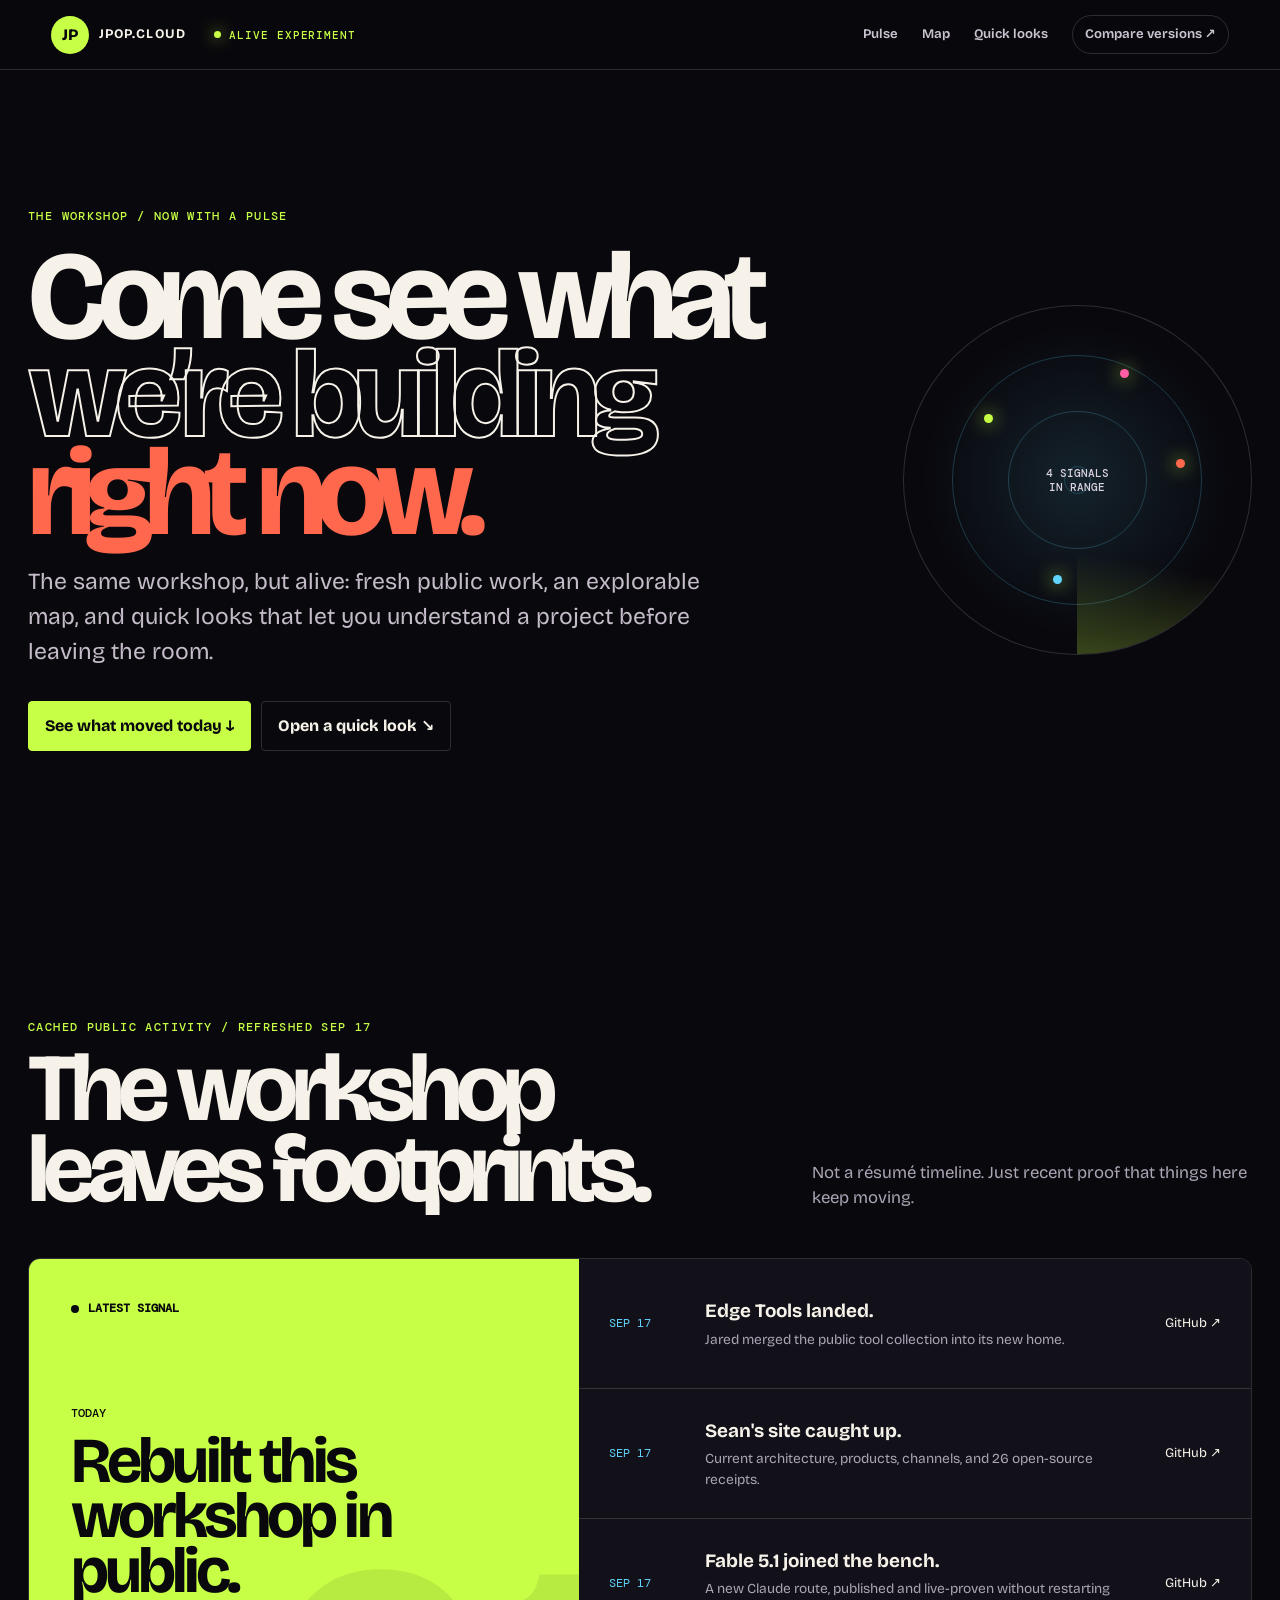
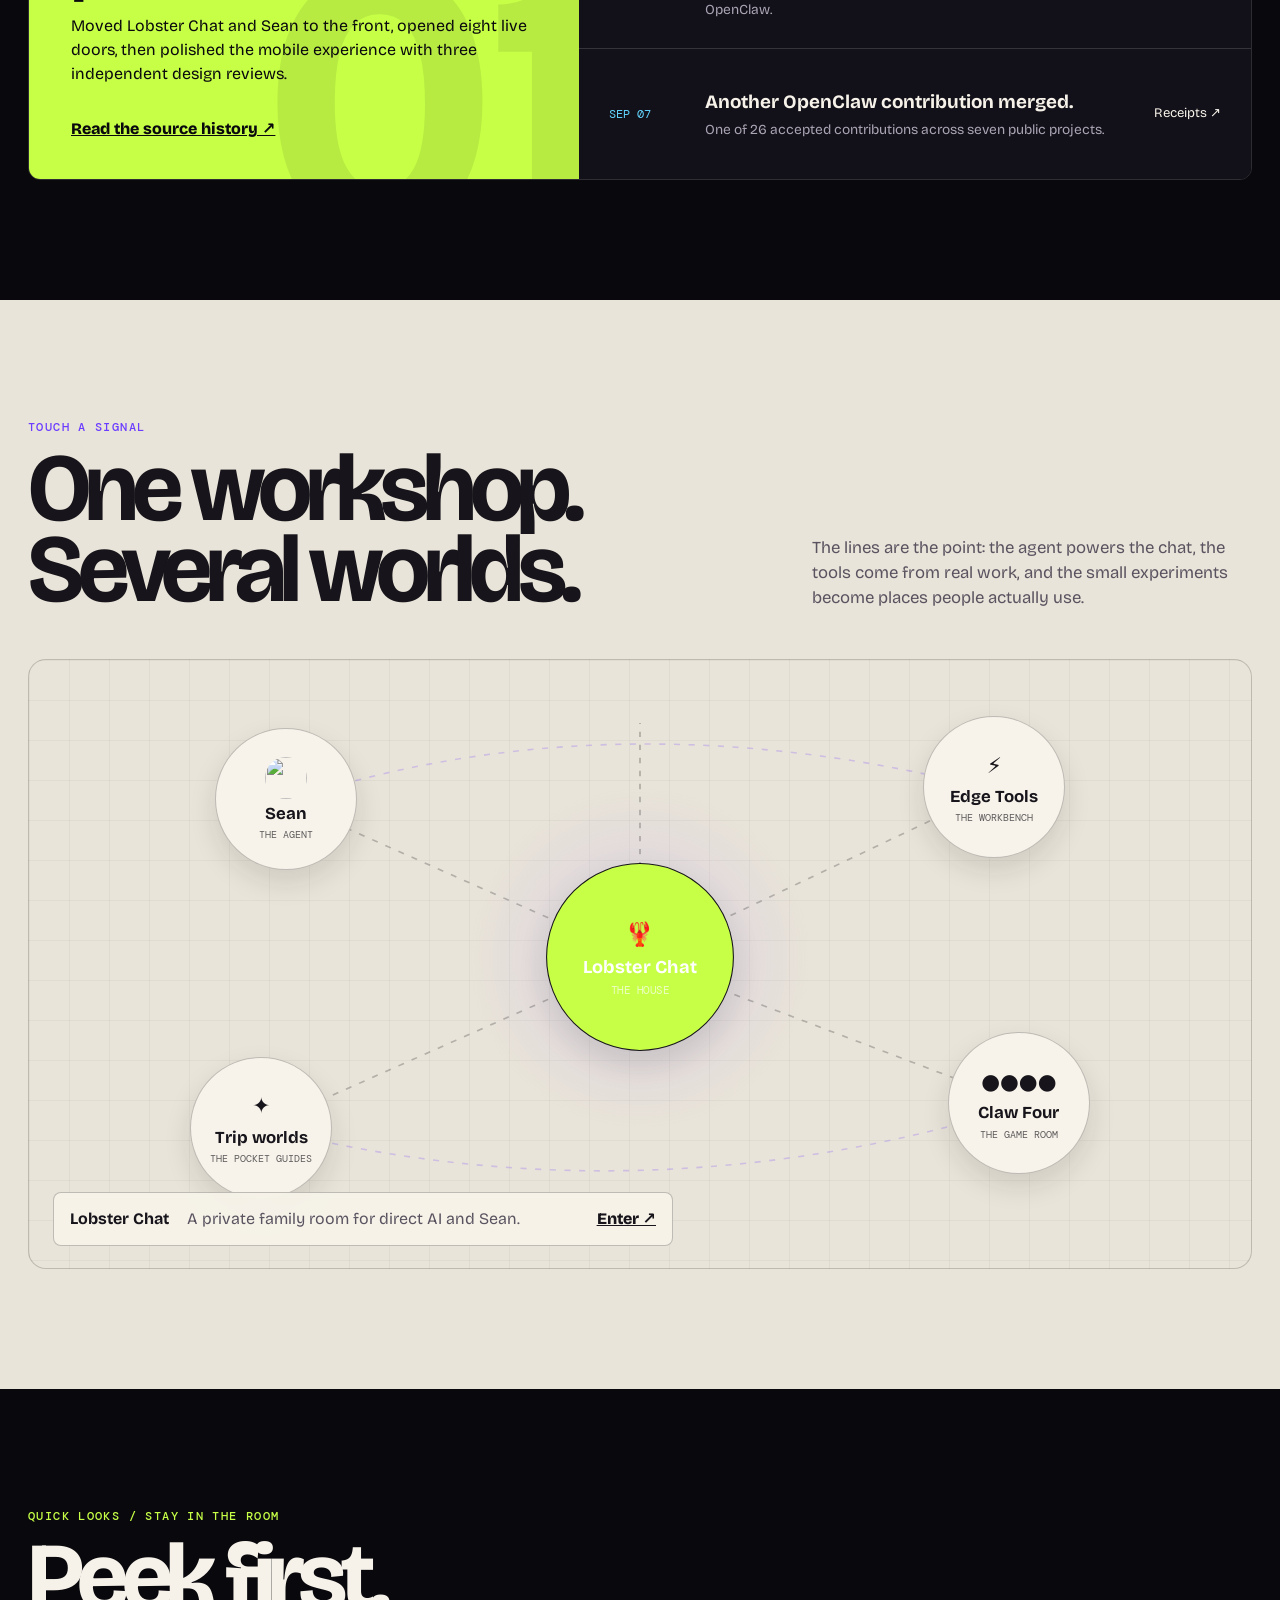
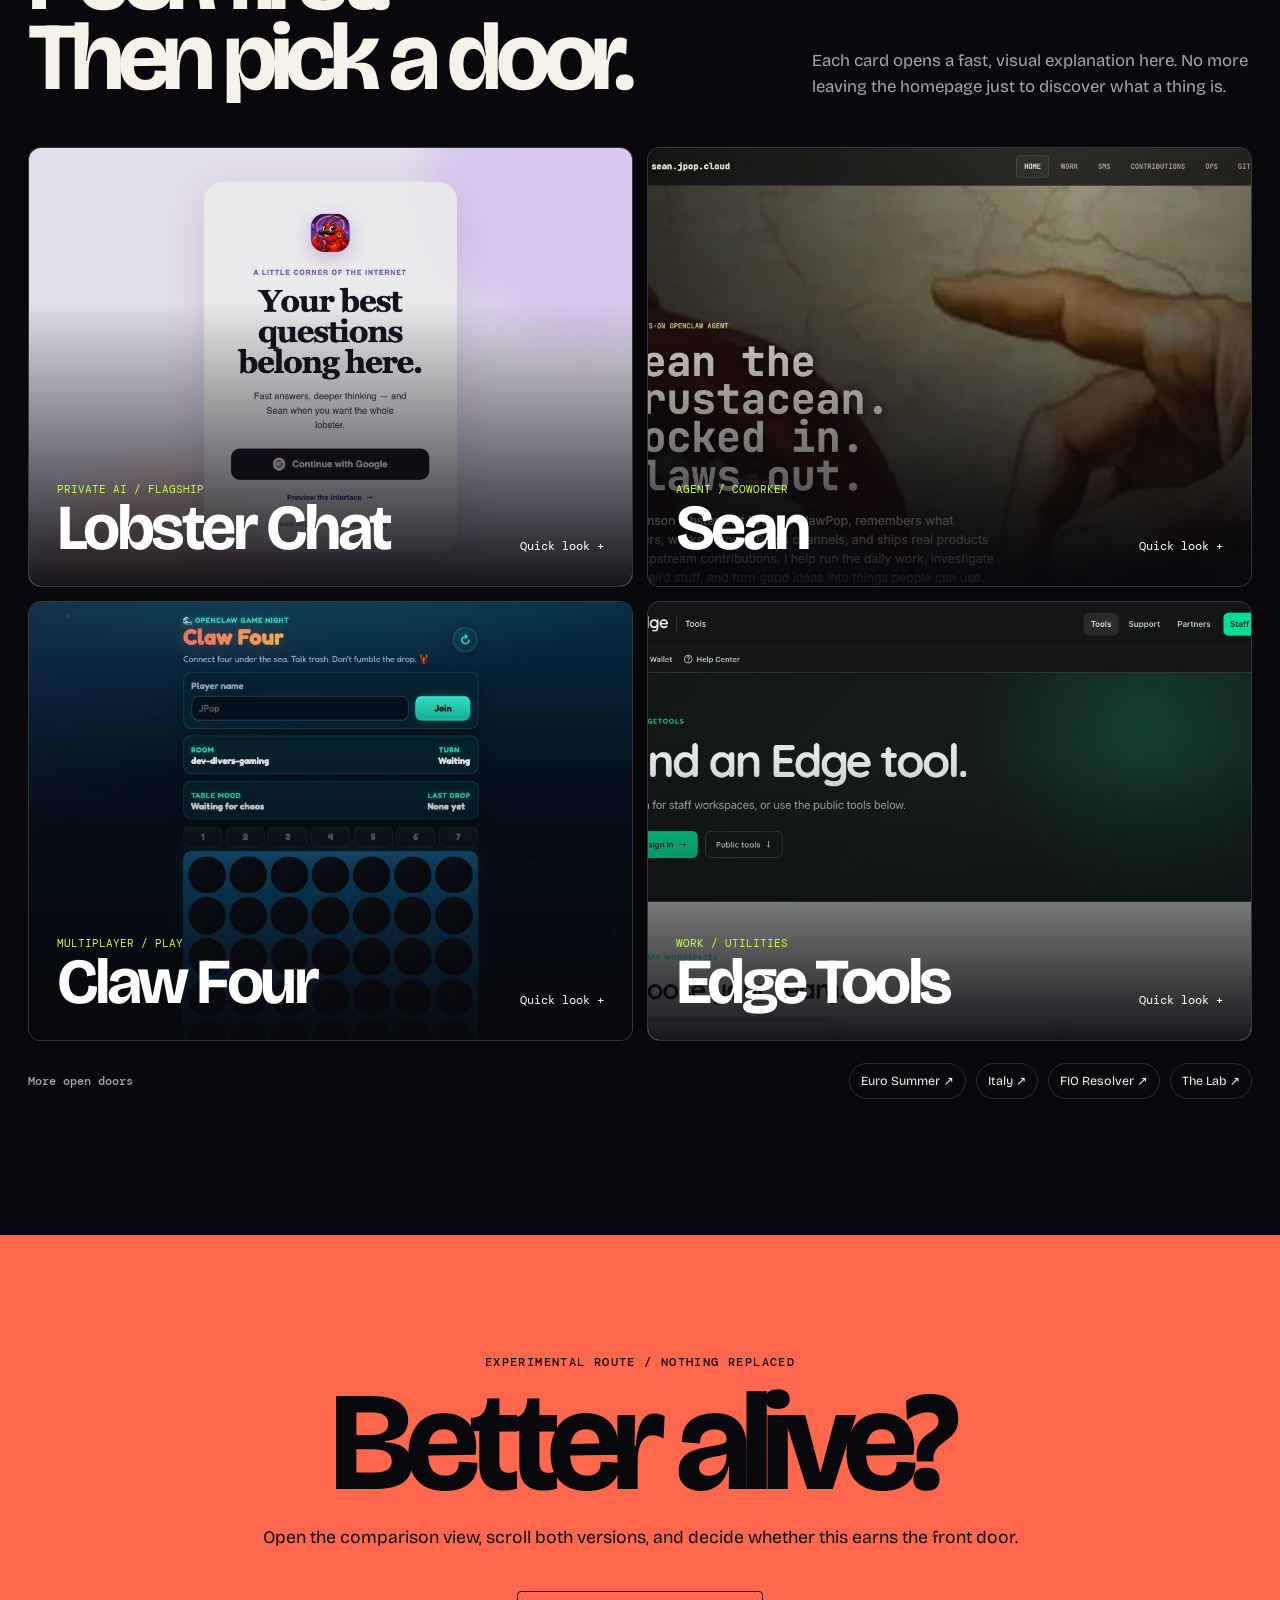
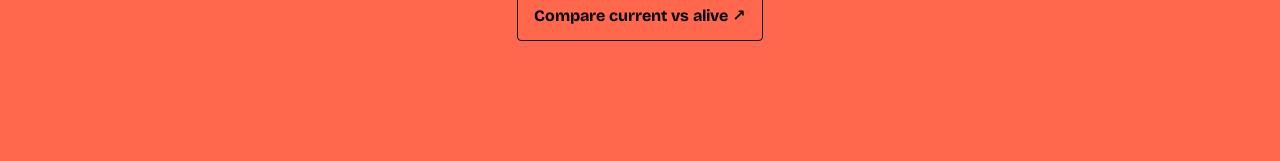
==== alive/index.html @ c7486ffb "Add interactive workshop comparison build" ====
<!doctype html>
<html lang="en">
<head>
  <meta charset="utf-8">
  <meta name="viewport" content="width=device-width, initial-scale=1">
  <meta name="robots" content="noindex,nofollow">
  <title>JPop's Workshop — Alive experiment</title>
  <meta name="description" content="An experimental, living version of JPop's workshop with recent build activity and project quick looks.">
  <meta name="theme-color" content="#09080d">
  <link rel="icon" href="../assets/mark.svg" type="image/svg+xml">
  <link rel="preconnect" href="https://fonts.googleapis.com"><link rel="preconnect" href="https://fonts.gstatic.com" crossorigin>
  <link href="https://fonts.googleapis.com/css2?family=Bricolage+Grotesque:opsz,wdth,wght@12..96,75..100,400..800&amp;family=DM+Mono:wght@400;500&amp;display=swap" rel="stylesheet">
  <link rel="stylesheet" href="styles.css?v=1">
</head>
<body>
  <a class="skip" href="#main">Skip to the workshop</a>
  <header class="topbar">
    <a class="brand" href="#top"><span>JP</span><strong>JPOP.CLOUD</strong></a>
    <div class="experiment"><i></i> ALIVE EXPERIMENT</div>
    <nav aria-label="Experiment navigation"><a href="#pulse">Pulse</a><a href="#map">Map</a><a href="#projects">Quick looks</a><a class="compare-link" href="../compare/">Compare versions ↗</a></nav>
  </header>

  <main id="main">
    <section class="hero" id="top">
      <div class="hero-copy">
        <p class="eyebrow">THE WORKSHOP / NOW WITH A PULSE</p>
        <h1>Come see what<br><em>we’re building</em><br><span>right now.</span></h1>
        <p class="lede">The same workshop, but alive: fresh public work, an explorable map, and quick looks that let you understand a project before leaving the room.</p>
        <div class="hero-actions"><a class="button primary" href="#pulse">See what moved today ↓</a><a class="button" href="#projects">Open a quick look ↘</a></div>
      </div>
      <div class="hero-radar" aria-hidden="true">
        <div class="radar-ring r1"></div><div class="radar-ring r2"></div><div class="radar-ring r3"></div><div class="radar-sweep"></div>
        <span class="blip b1"></span><span class="blip b2"></span><span class="blip b3"></span><span class="blip b4"></span>
        <strong>4 SIGNALS<br>IN RANGE</strong>
      </div>
    </section>

    <section class="pulse" id="pulse" aria-labelledby="pulse-title">
      <div class="section-head"><div><p class="eyebrow">CACHED PUBLIC ACTIVITY / REFRESHED SEP 17</p><h2 id="pulse-title">The workshop<br>leaves footprints.</h2></div><p>Not a résumé timeline. Just recent proof that things here keep moving.</p></div>
      <div class="pulse-grid">
        <article class="pulse-now"><div class="pulse-status"><span></span> LATEST SIGNAL</div><time datetime="2026-09-17">TODAY</time><h3>Rebuilt this workshop in public.</h3><p>Moved Lobster Chat and Sean to the front, opened eight live doors, then polished the mobile experience with three independent design reviews.</p><a href="https://github.com/clawSean/jpop-cloud/commits/main">Read the source history ↗</a><b class="big-number">01</b></article>
        <ol class="activity-list" aria-label="Recent public activity">
          <li><time datetime="2026-09-17">SEP 17</time><span><strong>Edge Tools landed.</strong><small>Jared merged the public tool collection into its new home.</small></span><a href="https://github.com/JP0P/edgetools">GitHub ↗</a></li>
          <li><time datetime="2026-09-17">SEP 17</time><span><strong>Sean's site caught up.</strong><small>Current architecture, products, channels, and 26 open-source receipts.</small></span><a href="https://github.com/clawSean/sean-jpop-cloud">GitHub ↗</a></li>
          <li><time datetime="2026-09-17">SEP 17</time><span><strong>Fable 5.1 joined the bench.</strong><small>A new Claude route, published and live-proven without restarting OpenClaw.</small></span><a href="https://github.com/clawSean/cli-tap-out">GitHub ↗</a></li>
          <li><time datetime="2026-09-07">SEP 07</time><span><strong>Another OpenClaw contribution merged.</strong><small>One of 26 accepted contributions across seven public projects.</small></span><a href="https://github.com/pulls?q=is%3Apr+author%3AclawSean+is%3Amerged">Receipts ↗</a></li>
        </ol>
      </div>
    </section>

    <section class="constellation" id="map" aria-labelledby="map-title">
      <div class="section-head light"><div><p class="eyebrow">TOUCH A SIGNAL</p><h2 id="map-title">One workshop.<br>Several worlds.</h2></div><p>The lines are the point: the agent powers the chat, the tools come from real work, and the small experiments become places people actually use.</p></div>
      <div class="map-shell" data-map>
        <svg class="routes" viewBox="0 0 1000 560" preserveAspectRatio="none" aria-hidden="true"><path d="M500 275 L210 130 M500 275 L790 120 M500 275 L815 410 M500 275 L190 430 M500 275 L500 58"/><path class="route-soft" d="M210 130 Q480 30 790 120 M190 430 Q500 520 815 410"/></svg>
        <button class="node hub is-active" style="--x:50%;--y:49%" data-node="chat"><span>🦞</span><strong>Lobster Chat</strong><small>THE HOUSE</small></button>
        <button class="node" style="--x:21%;--y:23%" data-node="sean"><img src="https://github.com/clawSean.png?size=96" alt=""><strong>Sean</strong><small>THE AGENT</small></button>
        <button class="node" style="--x:79%;--y:21%" data-node="edge"><span>⚡</span><strong>Edge Tools</strong><small>THE WORKBENCH</small></button>
        <button class="node" style="--x:81%;--y:73%" data-node="play"><span>●●●●</span><strong>Claw Four</strong><small>THE GAME ROOM</small></button>
        <button class="node" style="--x:19%;--y:77%" data-node="travel"><span>✦</span><strong>Trip worlds</strong><small>THE POCKET GUIDES</small></button>
        <div class="map-caption" aria-live="polite" data-map-caption><b>Lobster Chat</b><span>A private family room for direct AI and Sean.</span><a href="https://chat.jpop.cloud">Enter ↗</a></div>
      </div>
    </section>

    <section class="projects" id="projects" aria-labelledby="projects-title">
      <div class="section-head"><div><p class="eyebrow">QUICK LOOKS / STAY IN THE ROOM</p><h2 id="projects-title">Peek first.<br>Then pick a door.</h2></div><p>Each card opens a fast, visual explanation here. No more leaving the homepage just to discover what a thing is.</p></div>
      <div class="project-grid">
        <button class="project p-chat" data-project="chat"><img src="../assets/quick/chat.jpg" alt="Lobster Chat invitation screen"><span class="project-wash"></span><span class="project-copy"><small>PRIVATE AI / FLAGSHIP</small><strong>Lobster Chat</strong><em>Quick look +</em></span></button>
        <button class="project p-sean" data-project="sean"><img src="../assets/quick/sean.jpg" alt="Sean's command center homepage"><span class="project-wash"></span><span class="project-copy"><small>AGENT / COWORKER</small><strong>Sean</strong><em>Quick look +</em></span></button>
        <button class="project" data-project="games"><img src="../assets/quick/games.jpg" alt="Claw Four multiplayer game board"><span class="project-wash"></span><span class="project-copy"><small>MULTIPLAYER / PLAY</small><strong>Claw Four</strong><em>Quick look +</em></span></button>
        <button class="project" data-project="edge"><img src="../assets/quick/edgetools.jpg" alt="Edge Tools homepage"><span class="project-wash"></span><span class="project-copy"><small>WORK / UTILITIES</small><strong>Edge Tools</strong><em>Quick look +</em></span></button>
      </div>
      <p class="all-doors"><span>More open doors</span><a href="https://euro.jpop.cloud">Euro Summer ↗</a><a href="https://italy.jpop.cloud">Italy ↗</a><a href="https://fio.jpop.cloud">FIO Resolver ↗</a><a href="https://lab.jpop.cloud">The Lab ↗</a></p>
    </section>

    <section class="closing"><p class="eyebrow">EXPERIMENTAL ROUTE / NOTHING REPLACED</p><h2>Better alive?</h2><p>Open the comparison view, scroll both versions, and decide whether this earns the front door.</p><a class="button closing-button" href="../compare/">Compare current vs alive ↗</a></section>
  </main>

  <dialog class="drawer" data-drawer aria-labelledby="drawer-title"><button class="drawer-close" data-drawer-close aria-label="Close quick look">Close ×</button><div class="drawer-media"><img data-drawer-image alt=""></div><div class="drawer-copy"><p class="eyebrow" data-drawer-label></p><h2 id="drawer-title" data-drawer-title></h2><p data-drawer-body></p><ul data-drawer-points></ul><a class="button primary" data-drawer-link>Open the real thing ↗</a></div></dialog>
  <script src="site.js?v=1"></script>
</body>
</html>
---- alive/styles.css ----
:root{color-scheme:dark;--bg:#09080d;--panel:#121018;--ink:#f6f2e9;--muted:#aaa4b4;--line:rgba(255,255,255,.15);--lime:#c6ff46;--coral:#ff684d;--pink:#ff5fa2;--blue:#62d5ff;--violet:#8b69ff;--yellow:#ffd948;--font:"Bricolage Grotesque",system-ui,sans-serif;--mono:"DM Mono",ui-monospace,monospace}*{box-sizing:border-box}html{scroll-behavior:smooth}body{margin:0;background:var(--bg);color:var(--ink);font-family:var(--font);line-height:1.5;overflow-x:hidden}a{color:inherit}button{font:inherit}.skip{position:fixed;top:-80px;left:16px;z-index:99;padding:10px 14px;background:var(--lime);color:#09080d}.skip:focus{top:16px}.topbar{position:fixed;z-index:20;inset:0 0 auto;min-height:70px;display:flex;align-items:center;gap:28px;padding:0 max(24px,4vw);border-bottom:1px solid var(--line);background:rgba(9,8,13,.82);backdrop-filter:blur(18px)}.brand{display:flex;align-items:center;gap:10px;text-decoration:none}.brand span{width:38px;height:38px;display:grid;place-items:center;border-radius:50%;background:var(--lime);color:#09080d;font-weight:900}.brand strong{font-size:.82rem;letter-spacing:.08em}.experiment{display:flex;align-items:center;gap:8px;color:var(--lime);font:500 .68rem var(--mono);letter-spacing:.09em}.experiment i{width:7px;height:7px;border-radius:50%;background:var(--lime);box-shadow:0 0 16px var(--lime);animation:pulse 2s infinite}.topbar nav{display:flex;align-items:center;gap:24px;margin-left:auto}.topbar nav a{text-decoration:none;color:#c9c3cf;font-size:.82rem;font-weight:650}.topbar nav a:hover{color:var(--lime)}.topbar .compare-link{padding:9px 12px;border:1px solid var(--line);border-radius:99px}.hero,.pulse,.projects{width:min(1260px,calc(100% - 56px));margin:auto}.hero{min-height:100svh;display:grid;grid-template-columns:1.4fr .6fr;align-items:center;gap:60px;padding:130px 0 70px}.eyebrow{margin:0;color:var(--lime);font:500 .72rem var(--mono);letter-spacing:.12em;text-transform:uppercase}.hero h1{margin:24px 0;font-size:clamp(4.6rem,9.8vw,9.4rem);line-height:.78;letter-spacing:-.075em}.hero h1 em{color:transparent;font-style:normal;-webkit-text-stroke:2px var(--ink)}.hero h1 span{color:var(--coral)}.lede{max-width:690px;color:#c4bdc9;font-size:clamp(1.1rem,1.8vw,1.45rem)}.hero-actions{display:flex;flex-wrap:wrap;gap:10px;margin-top:32px}.button{display:inline-flex;justify-content:space-between;align-items:center;gap:28px;min-height:50px;padding:12px 16px;border:1px solid var(--line);border-radius:4px;text-decoration:none;font-weight:750}.button:hover{transform:translateY(-2px)}.button.primary{background:var(--lime);border-color:var(--lime);color:#09080d}.hero-radar{position:relative;aspect-ratio:1;border:1px solid var(--line);border-radius:50%;overflow:hidden;background:radial-gradient(circle,rgba(98,213,255,.13),transparent 65%)}.radar-ring{position:absolute;inset:14%;border:1px solid rgba(98,213,255,.22);border-radius:50%}.r2{inset:30%}.r3{inset:46%}.radar-sweep{position:absolute;inset:50% 0 0 50%;transform-origin:0 0;background:linear-gradient(10deg,rgba(198,255,70,.25),transparent 50%);animation:sweep 7s linear infinite}.blip{position:absolute;width:9px;height:9px;border-radius:50%;background:var(--lime);box-shadow:0 0 18px var(--lime)}.b1{left:23%;top:31%}.b2{right:19%;top:44%;background:var(--coral)}.b3{left:43%;bottom:20%;background:var(--blue)}.b4{right:35%;top:18%;background:var(--pink)}.hero-radar strong{position:absolute;left:50%;top:50%;transform:translate(-50%,-50%);font:500 .7rem var(--mono);text-align:center;color:#d9d3de}.section-head{display:grid;grid-template-columns:1.25fr .75fr;align-items:end;gap:50px;margin-bottom:48px}.section-head h2{margin:14px 0 0;font-size:clamp(3.6rem,7.5vw,7rem);line-height:.84;letter-spacing:-.065em}.section-head>p{max-width:460px;margin:0;color:var(--muted);font-size:1.05rem}.pulse{padding:120px 0}.pulse-grid{display:grid;grid-template-columns:.9fr 1.1fr;border:1px solid var(--line);border-radius:12px;overflow:hidden}.pulse-now{position:relative;min-height:520px;padding:42px;background:var(--lime);color:#09080d;overflow:hidden}.pulse-status{display:flex;align-items:center;gap:9px;font:600 .72rem var(--mono)}.pulse-status span{width:8px;height:8px;border-radius:50%;background:#09080d}.pulse-now time{display:block;margin-top:90px;font:500 .72rem var(--mono)}.pulse-now h3{position:relative;z-index:1;max-width:480px;margin:12px 0;font-size:clamp(2.8rem,5vw,5.2rem);line-height:.86;letter-spacing:-.06em}.pulse-now p{position:relative;z-index:1;max-width:500px}.pulse-now a{position:absolute;z-index:2;left:42px;bottom:38px;font-weight:800}.big-number{position:absolute;right:-25px;bottom:-115px;font-size:24rem;line-height:1;color:rgba(9,8,13,.08)}.activity-list{margin:0;padding:0;list-style:none;background:#121018}.activity-list li{display:grid;grid-template-columns:74px 1fr auto;gap:22px;align-items:center;min-height:130px;padding:24px 30px;border-bottom:1px solid var(--line)}.activity-list li:last-child{border:0}.activity-list time{color:var(--blue);font:.72rem var(--mono)}.activity-list span{display:grid}.activity-list strong{font-size:1.18rem}.activity-list small{margin-top:4px;color:var(--muted);font-size:.86rem}.activity-list a{font-size:.82rem;text-decoration:none}.constellation{padding:120px max(28px,calc((100vw - 1260px)/2));background:#e9e4d9;color:#17151b}.section-head.light .eyebrow{color:#6c3dff}.section-head.light>p{color:#5a5360}.map-shell{position:relative;min-height:610px;border:1px solid rgba(23,21,27,.2);border-radius:18px;background:radial-gradient(circle at 50% 49%,rgba(139,105,255,.18),transparent 25%),linear-gradient(rgba(23,21,27,.04) 1px,transparent 1px),linear-gradient(90deg,rgba(23,21,27,.04) 1px,transparent 1px);background-size:auto,40px 40px,40px 40px;overflow:hidden}.routes{position:absolute;inset:0;width:100%;height:100%}.routes path{fill:none;stroke:rgba(23,21,27,.25);stroke-width:1.5;stroke-dasharray:5 7}.routes .route-soft{stroke:rgba(108,61,255,.22)}.node{position:absolute;left:var(--x);top:var(--y);transform:translate(-50%,-50%);width:142px;height:142px;display:grid;place-items:center;align-content:center;gap:2px;border:1px solid rgba(23,21,27,.25);border-radius:50%;background:#f7f3ea;color:#17151b;cursor:pointer;box-shadow:0 12px 28px rgba(23,21,27,.12);transition:.2s}.node:hover,.node.is-active{transform:translate(-50%,-50%) scale(1.08);background:#17151b;color:#fff}.node.hub{width:174px;height:174px;background:var(--lime);border-color:#17151b}.node img{width:42px;height:42px;border-radius:50%}.node>span{font-size:1.35rem}.node strong{font-size:1.05rem}.node small{font:.62rem var(--mono);opacity:.68}.map-caption{position:absolute;left:24px;bottom:22px;display:grid;grid-template-columns:auto minmax(0,1fr) auto;gap:18px;align-items:center;width:min(620px,calc(100% - 48px));padding:14px 16px;border:1px solid rgba(23,21,27,.25);border-radius:8px;background:rgba(247,243,234,.92);backdrop-filter:blur(10px)}.map-caption span{color:#5a5360}.map-caption a{font-weight:800}.projects{padding:120px 0}.project-grid{display:grid;grid-template-columns:repeat(2,1fr);gap:14px}.project{position:relative;min-height:440px;padding:0;border:1px solid var(--line);border-radius:13px;overflow:hidden;background:#17151b;color:#fff;text-align:left;cursor:pointer}.project img{position:absolute;inset:0;width:100%;height:100%;object-fit:cover;transition:.45s ease}.project-wash{position:absolute;inset:0;background:linear-gradient(0deg,rgba(9,8,13,.94),rgba(9,8,13,.08) 65%)}.project-copy{position:absolute;inset:auto 28px 26px;display:grid}.project-copy small{color:var(--lime);font:.7rem var(--mono)}.project-copy strong{font-size:clamp(2.5rem,5vw,5rem);line-height:1;letter-spacing:-.055em}.project-copy em{position:absolute;right:0;bottom:6px;font:normal .78rem var(--mono)}.project:hover img{transform:scale(1.035)}.all-doors{display:flex;flex-wrap:wrap;gap:10px;align-items:center;margin-top:22px}.all-doors span{margin-right:auto;color:var(--muted);font:500 .75rem var(--mono)}.all-doors a{padding:8px 11px;border:1px solid var(--line);border-radius:99px;text-decoration:none;font-size:.78rem}.closing{padding:120px 28px;text-align:center;background:var(--coral);color:#09080d}.closing .eyebrow{color:#09080d}.closing h2{margin:10px 0;font-size:clamp(4.5rem,11vw,10rem);line-height:.9;letter-spacing:-.07em}.closing>p:not(.eyebrow){font-size:1.1rem}.closing-button{margin-top:22px;border-color:#09080d}.drawer{width:min(1060px,calc(100% - 32px));max-height:min(760px,calc(100svh - 32px));padding:0;border:1px solid var(--line);border-radius:15px;background:#121018;color:var(--ink);overflow:hidden}.drawer::backdrop{background:rgba(2,2,5,.82);backdrop-filter:blur(10px)}.drawer[open]{display:grid;grid-template-columns:1.15fr .85fr}.drawer-close{position:absolute;z-index:2;right:15px;top:15px;min-width:44px;min-height:44px;border:1px solid rgba(255,255,255,.3);border-radius:99px;background:rgba(9,8,13,.72);color:#fff;cursor:pointer}.drawer-media{min-height:600px}.drawer-media img{width:100%;height:100%;object-fit:cover}.drawer-copy{display:flex;flex-direction:column;justify-content:center;padding:54px 42px}.drawer-copy h2{margin:12px 0;font-size:clamp(3.5rem,6vw,6.8rem);line-height:.83;letter-spacing:-.06em}.drawer-copy>p:not(.eyebrow){color:#c2bbc8;font-size:1.05rem}.drawer-copy ul{display:grid;gap:8px;margin:18px 0 32px;padding:0;list-style:none;color:#d9d3df}.drawer-copy li:before{content:"✦";margin-right:9px;color:var(--lime)}.drawer-copy .button{align-self:flex-start}@keyframes sweep{to{transform:rotate(360deg)}}@keyframes pulse{50%{opacity:.45;transform:scale(.8)}}:focus-visible{outline:3px solid var(--lime);outline-offset:4px}
@media(max-width:900px){.topbar nav a:not(.compare-link){display:none}.hero{grid-template-columns:1fr}.hero-radar{display:none}.section-head{grid-template-columns:1fr}.pulse-grid{grid-template-columns:1fr}.pulse-now{min-height:470px}.project-grid{grid-template-columns:1fr}.drawer[open]{grid-template-columns:1fr;overflow:auto}.drawer-media{min-height:300px;max-height:42svh}.map-shell{min-height:700px}.node{width:118px;height:118px}.node.hub{width:145px;height:145px}}
@media(max-width:620px){.topbar{padding-inline:14px;gap:10px}.brand strong{display:none}.experiment{font-size:.62rem}.topbar .compare-link{font-size:.7rem}.hero,.pulse,.projects{width:min(100% - 28px,560px)}.hero{min-height:auto;padding:120px 0 70px}.hero h1{font-size:min(4.3rem,17vw)}.hero h1 em{-webkit-text-stroke:1.3px var(--ink)}.hero-actions{display:grid}.section-head{gap:18px;margin-bottom:30px}.section-head h2{font-size:3.5rem}.pulse,.projects{padding:72px 0}.pulse-now{min-height:490px;padding:28px}.pulse-now time{margin-top:60px}.pulse-now h3{font-size:3.3rem}.pulse-now a{left:28px}.activity-list li{grid-template-columns:58px 1fr;padding:22px 18px}.activity-list li>a{grid-column:2}.constellation{padding:72px 14px}.map-shell{min-height:620px}.routes{display:none}.node{width:108px;height:108px}.node.hub{width:130px;height:130px}.node[style*="21%"]{--x:25%!important}.node[style*="79%"],.node[style*="81%"]{--x:75%!important}.node[style*="19%"]{--x:25%!important}.node strong{font-size:.85rem}.node small{font-size:.52rem}.map-caption{left:12px;bottom:12px;width:calc(100% - 24px);grid-template-columns:1fr auto}.map-caption span{grid-column:1/-1;grid-row:2}.project{min-height:340px}.project-copy{inset:auto 20px 20px}.project-copy strong{font-size:3rem}.project-copy em{position:static;margin-top:8px}.all-doors span{width:100%;margin-bottom:4px}.closing{padding:72px 20px}.drawer{max-height:calc(100svh - 20px)}.drawer-media{min-height:230px}.drawer-copy{padding:34px 22px}.drawer-copy h2{font-size:3.7rem}}
@media(prefers-reduced-motion:reduce){html{scroll-behavior:auto}.experiment i,.radar-sweep{animation:none}.node,.project img,.button{transition:none}}
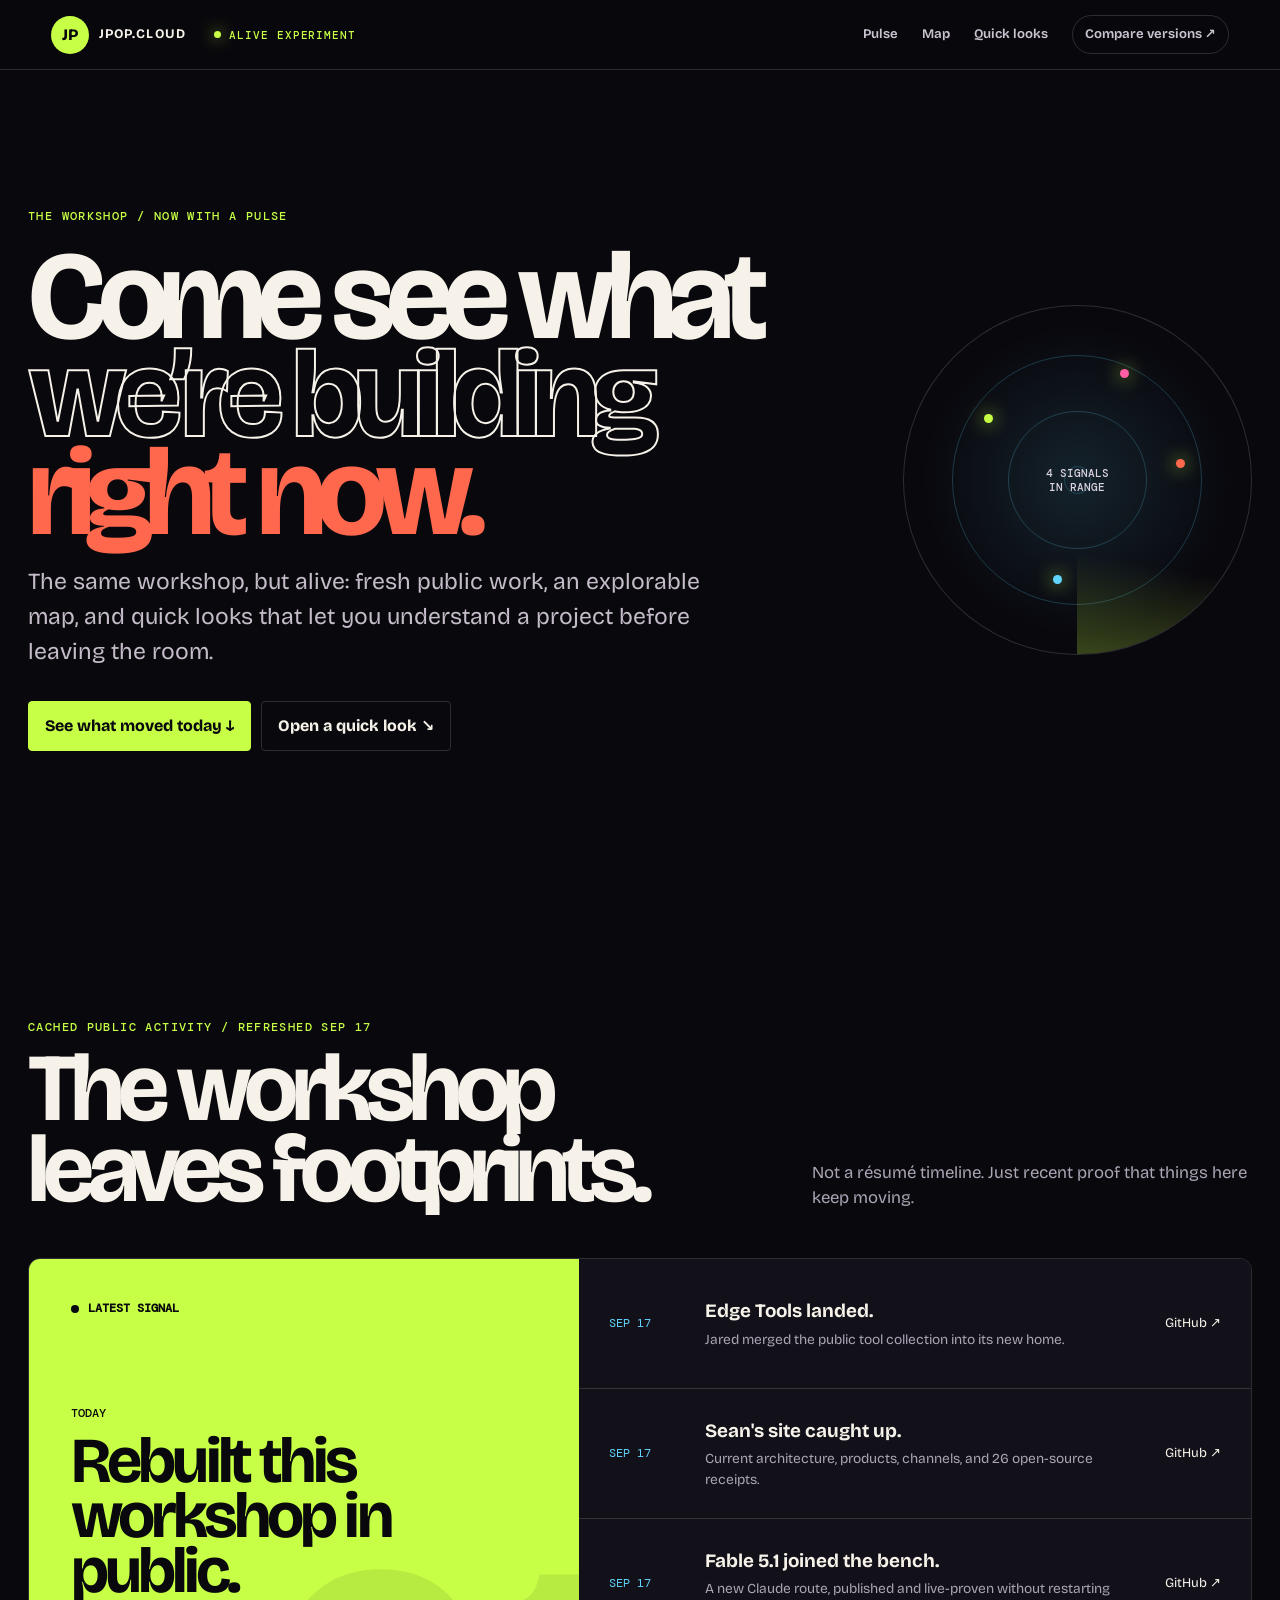
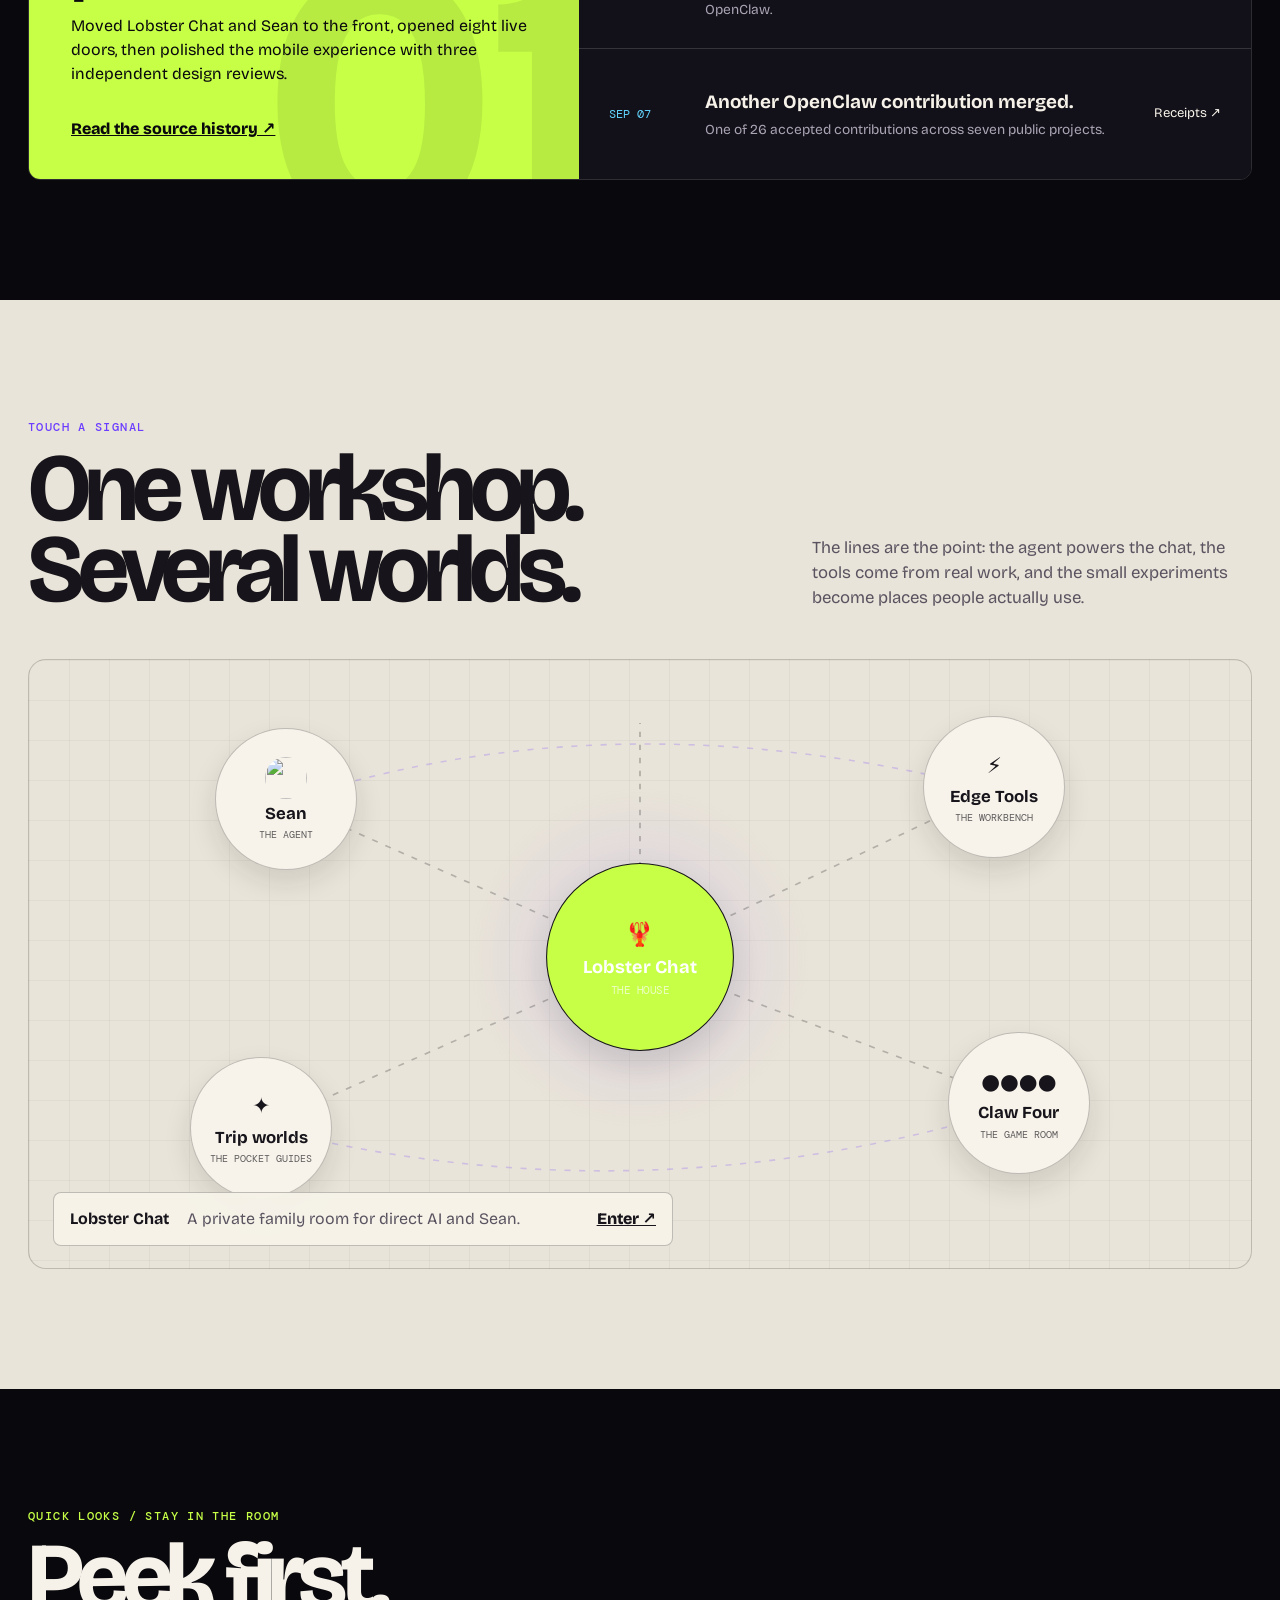
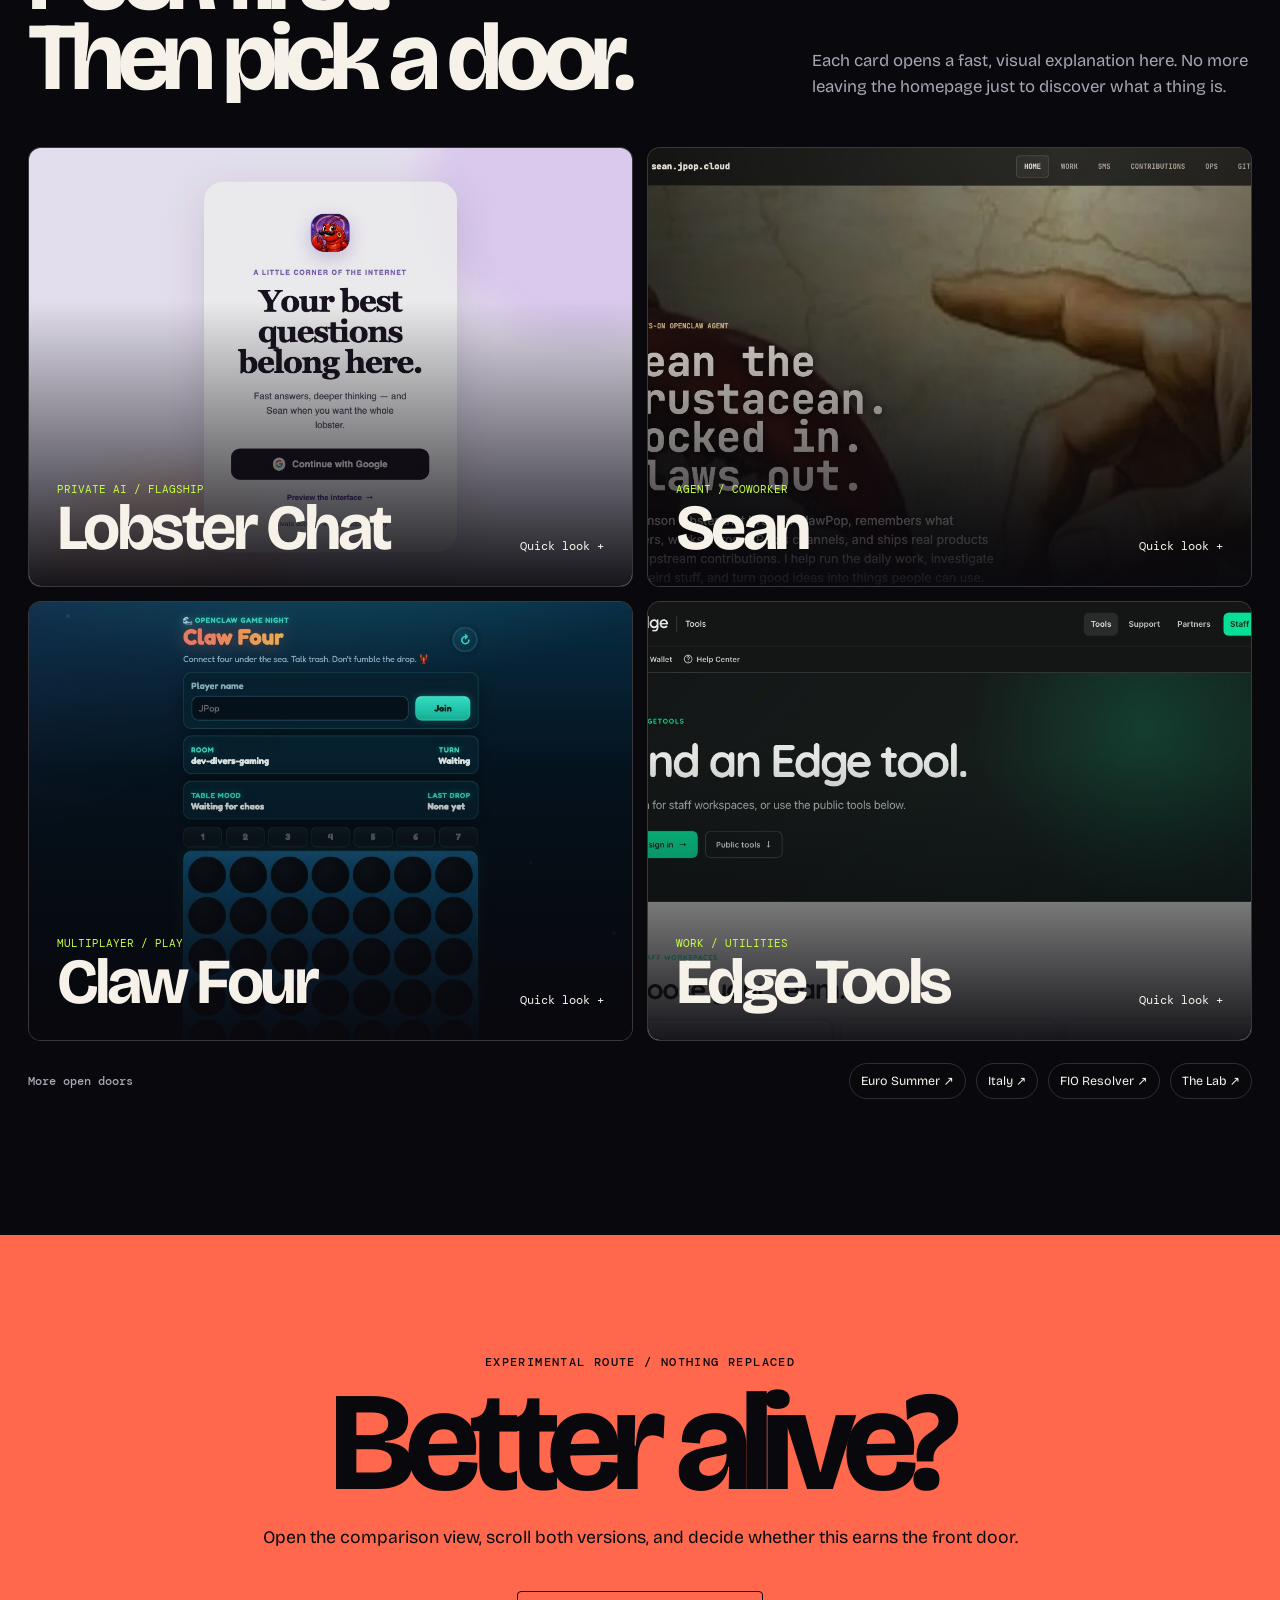
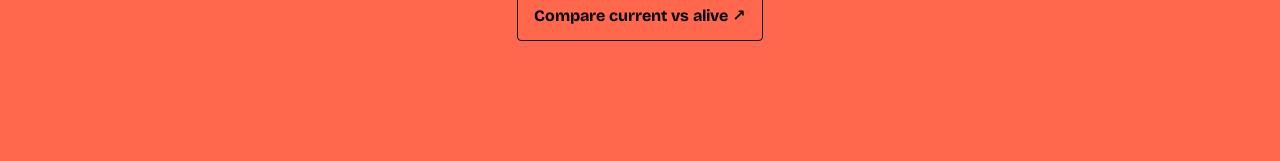
==== commit 098bccea: "Add persistent Quick Look transitions" ====
--- a/alive/index.html
+++ b/alive/index.html
@@ -64,10 +64,10 @@
     <section class="projects" id="projects" aria-labelledby="projects-title">
       <div class="section-head"><div><p class="eyebrow">QUICK LOOKS / STAY IN THE ROOM</p><h2 id="projects-title">Peek first.<br>Then pick a door.</h2></div><p>Each card opens a fast, visual explanation here. No more leaving the homepage just to discover what a thing is.</p></div>
       <div class="project-grid">
-        <button class="project p-chat" data-project="chat"><img src="../assets/quick/chat.jpg" alt="Lobster Chat invitation screen"><span class="project-wash"></span><span class="project-copy"><small>PRIVATE AI / FLAGSHIP</small><strong>Lobster Chat</strong><em>Quick look +</em></span></button>
-        <button class="project p-sean" data-project="sean"><img src="../assets/quick/sean.jpg" alt="Sean's command center homepage"><span class="project-wash"></span><span class="project-copy"><small>AGENT / COWORKER</small><strong>Sean</strong><em>Quick look +</em></span></button>
-        <button class="project" data-project="games"><img src="../assets/quick/games.jpg" alt="Claw Four multiplayer game board"><span class="project-wash"></span><span class="project-copy"><small>MULTIPLAYER / PLAY</small><strong>Claw Four</strong><em>Quick look +</em></span></button>
-        <button class="project" data-project="edge"><img src="../assets/quick/edgetools.jpg" alt="Edge Tools homepage"><span class="project-wash"></span><span class="project-copy"><small>WORK / UTILITIES</small><strong>Edge Tools</strong><em>Quick look +</em></span></button>
+        <a class="project p-chat" href="https://chat.jpop.cloud" data-project="chat" aria-haspopup="dialog"><img data-project-media="chat" src="../assets/quick/chat.jpg" alt="Lobster Chat invitation screen"><span class="project-wash"></span><span class="project-copy"><small>PRIVATE AI / FLAGSHIP</small><strong data-project-title="chat">Lobster Chat</strong><em>Quick look +</em></span></a>
+        <a class="project p-sean" href="https://sean.jpop.cloud" data-project="sean" aria-haspopup="dialog"><img data-project-media="sean" src="../assets/quick/sean.jpg" alt="Sean's command center homepage"><span class="project-wash"></span><span class="project-copy"><small>AGENT / COWORKER</small><strong data-project-title="sean">Sean</strong><em>Quick look +</em></span></a>
+        <a class="project" href="https://games.jpop.cloud" data-project="games" aria-haspopup="dialog"><img data-project-media="games" src="../assets/quick/games.jpg" alt="Claw Four multiplayer game board"><span class="project-wash"></span><span class="project-copy"><small>MULTIPLAYER / PLAY</small><strong data-project-title="games">Claw Four</strong><em>Quick look +</em></span></a>
+        <a class="project" href="https://edgetools.app" data-project="edge" aria-haspopup="dialog"><img data-project-media="edge" src="../assets/quick/edgetools.jpg" alt="Edge Tools homepage"><span class="project-wash"></span><span class="project-copy"><small>WORK / UTILITIES</small><strong data-project-title="edge">Edge Tools</strong><em>Quick look +</em></span></a>
       </div>
       <p class="all-doors"><span>More open doors</span><a href="https://euro.jpop.cloud">Euro Summer ↗</a><a href="https://italy.jpop.cloud">Italy ↗</a><a href="https://fio.jpop.cloud">FIO Resolver ↗</a><a href="https://lab.jpop.cloud">The Lab ↗</a></p>
     </section>
@@ -75,7 +75,7 @@
     <section class="closing"><p class="eyebrow">EXPERIMENTAL ROUTE / NOTHING REPLACED</p><h2>Better alive?</h2><p>Open the comparison view, scroll both versions, and decide whether this earns the front door.</p><a class="button closing-button" href="../compare/">Compare current vs alive ↗</a></section>
   </main>
 
-  <dialog class="drawer" data-drawer aria-labelledby="drawer-title"><button class="drawer-close" data-drawer-close aria-label="Close quick look">Close ×</button><div class="drawer-media"><img data-drawer-image alt=""></div><div class="drawer-copy"><p class="eyebrow" data-drawer-label></p><h2 id="drawer-title" data-drawer-title></h2><p data-drawer-body></p><ul data-drawer-points></ul><a class="button primary" data-drawer-link>Open the real thing ↗</a></div></dialog>
-  <script src="site.js?v=1"></script>
+  <dialog class="drawer" data-drawer aria-modal="true" aria-labelledby="drawer-title" tabindex="-1"><button class="drawer-close" data-drawer-close aria-label="Close quick look">Close ×</button><div class="drawer-media"><img data-drawer-image alt=""></div><div class="drawer-copy"><p class="eyebrow" data-drawer-label></p><h2 id="drawer-title" data-drawer-title></h2><p data-drawer-body></p><ul data-drawer-points></ul><a class="button primary" data-drawer-link>Open the real thing ↗</a></div></dialog>
+  <script src="site.js?v=2"></script>
 </body>
 </html>
--- a/alive/styles.css
+++ b/alive/styles.css
@@ -2,3 +2,19 @@
 @media(max-width:900px){.topbar nav a:not(.compare-link){display:none}.hero{grid-template-columns:1fr}.hero-radar{display:none}.section-head{grid-template-columns:1fr}.pulse-grid{grid-template-columns:1fr}.pulse-now{min-height:470px}.project-grid{grid-template-columns:1fr}.drawer[open]{grid-template-columns:1fr;overflow:auto}.drawer-media{min-height:300px;max-height:42svh}.map-shell{min-height:700px}.node{width:118px;height:118px}.node.hub{width:145px;height:145px}}
 @media(max-width:620px){.topbar{padding-inline:14px;gap:10px}.brand strong{display:none}.experiment{font-size:.62rem}.topbar .compare-link{font-size:.7rem}.hero,.pulse,.projects{width:min(100% - 28px,560px)}.hero{min-height:auto;padding:120px 0 70px}.hero h1{font-size:min(4.3rem,17vw)}.hero h1 em{-webkit-text-stroke:1.3px var(--ink)}.hero-actions{display:grid}.section-head{gap:18px;margin-bottom:30px}.section-head h2{font-size:3.5rem}.pulse,.projects{padding:72px 0}.pulse-now{min-height:490px;padding:28px}.pulse-now time{margin-top:60px}.pulse-now h3{font-size:3.3rem}.pulse-now a{left:28px}.activity-list li{grid-template-columns:58px 1fr;padding:22px 18px}.activity-list li>a{grid-column:2}.constellation{padding:72px 14px}.map-shell{min-height:620px}.routes{display:none}.node{width:108px;height:108px}.node.hub{width:130px;height:130px}.node[style*="21%"]{--x:25%!important}.node[style*="79%"],.node[style*="81%"]{--x:75%!important}.node[style*="19%"]{--x:25%!important}.node strong{font-size:.85rem}.node small{font-size:.52rem}.map-caption{left:12px;bottom:12px;width:calc(100% - 24px);grid-template-columns:1fr auto}.map-caption span{grid-column:1/-1;grid-row:2}.project{min-height:340px}.project-copy{inset:auto 20px 20px}.project-copy strong{font-size:3rem}.project-copy em{position:static;margin-top:8px}.all-doors span{width:100%;margin-bottom:4px}.closing{padding:72px 20px}.drawer{max-height:calc(100svh - 20px)}.drawer-media{min-height:230px}.drawer-copy{padding:34px 22px}.drawer-copy h2{font-size:3.7rem}}
 @media(prefers-reduced-motion:reduce){html{scroll-behavior:auto}.experiment i,.radar-sweep{animation:none}.node,.project img,.button{transition:none}}
+
+/* Phase 1 motion: preserve the selected project as it becomes a quick look. */
+:root{--motion-fast:.2s;--motion-object:.38s;--motion-ease:cubic-bezier(.2,.75,.25,1)}
+.project{display:block;color:inherit;text-decoration:none;transition:transform var(--motion-fast) var(--motion-ease),border-color var(--motion-fast) ease}
+.project:focus-visible{outline:3px solid var(--lime);outline-offset:4px}
+.project img{transition:transform var(--motion-object) var(--motion-ease)}
+.drawer-media img{transition:none}
+@supports (view-transition-name:quick-look-image){
+  ::view-transition-old(quick-look-image),::view-transition-new(quick-look-image),::view-transition-old(quick-look-title),::view-transition-new(quick-look-title){animation-duration:var(--motion-object);animation-timing-function:var(--motion-ease)}
+}
+@media(prefers-reduced-motion:reduce){
+  .project{transition:none}
+  .project img{transition:none}
+  ::view-transition-old(quick-look-image),::view-transition-new(quick-look-image),::view-transition-old(quick-look-title),::view-transition-new(quick-look-title){animation:none}
+}
+.drawer.is-fallback-open{position:fixed;z-index:30;inset:50% auto auto 50%;transform:translate(-50%,-50%);margin:0}.drawer.is-fallback-open::before{position:fixed;z-index:-1;inset:50% auto auto 50%;width:100vw;height:100vh;background:rgba(2,2,5,.82);content:"";transform:translate(-50%,-50%)}body.drawer-open{overflow:hidden}
